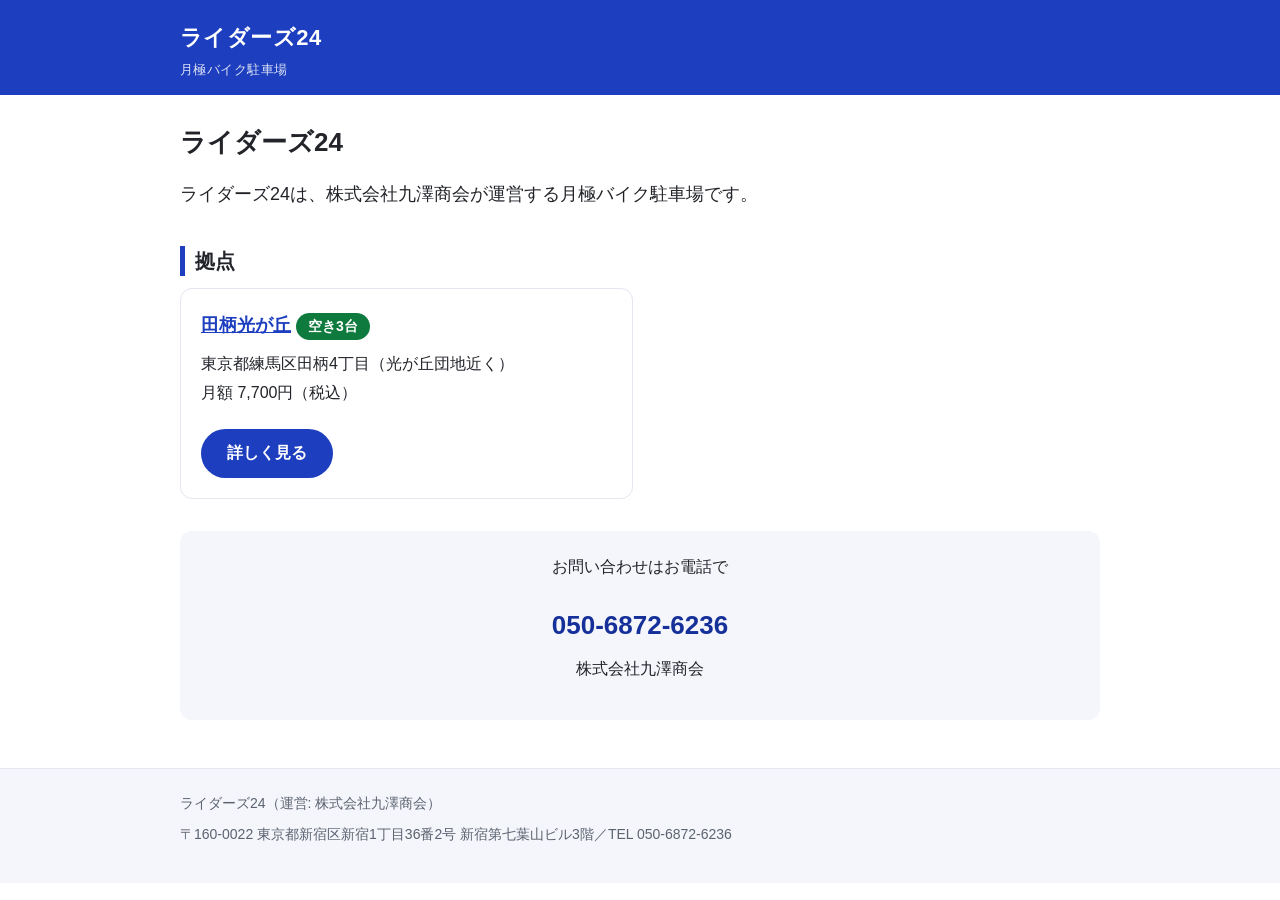
==== index.html @ acf4bc8e "ライダーズ24 サイト初版（ブランドトップ＋田柄光が丘5ページ）" ====
<!DOCTYPE html>
<html lang="ja">
<head>
<meta charset="utf-8">
<meta name="viewport" content="width=device-width, initial-scale=1">
<title>ライダーズ24｜月極バイク駐車場</title>
<meta name="description" content="ライダーズ24は、株式会社九澤商会が運営する月極バイク駐車場のブランドです。現在、練馬区田柄・光が丘に拠点があります。">
<link rel="stylesheet" href="/assets/style.css">
</head>
<body>
<header class="site-header">
  <div class="inner">
    <a class="brand" href="/">ライダーズ24<small>月極バイク駐車場</small></a>
  </div>
</header>
<main>
  <h1>ライダーズ24</h1>
  <p class="lead">ライダーズ24は、株式会社九澤商会が運営する月極バイク駐車場です。</p>

  <h2>拠点</h2>
  <div class="card-grid">
    <div class="card">
      <h3><a href="/hikarigaoka/">田柄光が丘</a> <span class="badge">空き3台</span></h3>
      <p>東京都練馬区田柄4丁目（光が丘団地近く）<br>
      月額 7,700円（税込）</p>
      <a class="btn" href="/hikarigaoka/">詳しく見る</a>
    </div>
  </div>

  <div class="cta">
    <p>お問い合わせはお電話で</p>
    <a class="tel" href="tel:+815068726236">050-6872-6236</a>
    <p>株式会社九澤商会</p>
  </div>
</main>
<footer class="site-footer">
  <div class="inner">
    <p>ライダーズ24（運営: 株式会社九澤商会）</p>
    <p>〒160-0022 東京都新宿区新宿1丁目36番2号 新宿第七葉山ビル3階／TEL 050-6872-6236</p>
  </div>
</footer>
</body>
</html>
---- assets/style.css ----
:root {
  --navy: #1d3fbf;
  --navy-dark: #16309a;
  --ink: #22242a;
  --muted: #5c6270;
  --line: #e3e6ee;
  --bg-soft: #f4f6fb;
  --ok: #0e7a3d;
  --full: #8a8f9c;
  --radius: 12px;
}
* { box-sizing: border-box; }
html { -webkit-text-size-adjust: 100%; }
body {
  margin: 0;
  font-family: "Hiragino Kaku Gothic ProN", "Hiragino Sans", "Noto Sans JP", "Yu Gothic", Meiryo, sans-serif;
  color: var(--ink);
  line-height: 1.8;
  font-size: 16px;
  background: #fff;
}
a { color: var(--navy); }
img { max-width: 100%; height: auto; display: block; }

.site-header {
  background: var(--navy);
  color: #fff;
}
.site-header .inner {
  max-width: 960px;
  margin: 0 auto;
  padding: 18px 20px 14px;
}
.site-header .brand {
  color: #fff;
  text-decoration: none;
  font-size: 22px;
  font-weight: 700;
  letter-spacing: .02em;
}
.site-header .brand small {
  display: block;
  font-size: 13px;
  font-weight: 400;
  opacity: .85;
}
.main-nav {
  max-width: 960px;
  margin: 0 auto;
  padding: 0 20px 12px;
  display: flex;
  flex-wrap: wrap;
  gap: 4px 18px;
}
.main-nav a {
  color: #fff;
  text-decoration: none;
  font-size: 15px;
  padding: 2px 0;
  border-bottom: 2px solid transparent;
}
.main-nav a:hover, .main-nav a[aria-current="page"] { border-bottom-color: #fff; }

main {
  max-width: 960px;
  margin: 0 auto;
  padding: 28px 20px 48px;
}
h1 { font-size: 26px; line-height: 1.5; margin: 0 0 16px; }
h2 {
  font-size: 20px;
  margin: 36px 0 12px;
  padding-left: 10px;
  border-left: 5px solid var(--navy);
  line-height: 1.5;
}
p { margin: 0 0 14px; }
.lead { font-size: 18px; }

.hero img {
  width: 100%;
  border-radius: var(--radius);
}
.gallery {
  display: grid;
  grid-template-columns: repeat(3, 1fr);
  gap: 10px;
  margin: 18px 0;
}
.gallery img { border-radius: 8px; aspect-ratio: 4 / 3; object-fit: cover; width: 100%; }

.card {
  border: 1px solid var(--line);
  border-radius: var(--radius);
  padding: 20px;
  background: #fff;
}
.card h3 { margin: 0 0 8px; font-size: 18px; }
.card-grid { display: grid; grid-template-columns: 1fr; gap: 14px; }
@media (min-width: 640px) { .card-grid { grid-template-columns: 1fr 1fr; } }

.price-big { font-size: 30px; font-weight: 700; color: var(--navy-dark); }
.badge {
  display: inline-block;
  background: var(--ok);
  color: #fff;
  border-radius: 999px;
  padding: 1px 12px;
  font-size: 14px;
  font-weight: 700;
  vertical-align: middle;
}

table.slots, table.info {
  width: 100%;
  border-collapse: collapse;
  margin: 12px 0 18px;
  font-size: 16px;
}
table.slots th, table.slots td,
table.info th, table.info td {
  border: 1px solid var(--line);
  padding: 10px 12px;
  text-align: left;
}
table.slots th, table.info th { background: var(--bg-soft); font-weight: 700; }
table.slots td { text-align: center; }
table.slots th { text-align: center; }
.st-open { color: var(--ok); font-weight: 700; }
.st-full { color: var(--full); }

.notice {
  background: #fff8e6;
  border: 1px solid #f0dfa8;
  border-radius: var(--radius);
  padding: 14px 18px;
  margin: 16px 0;
}
ol.flow { padding-left: 22px; }
ol.flow li { margin-bottom: 8px; }

.qa dt { font-weight: 700; font-size: 17px; margin: 22px 0 6px; }
.qa dd { margin: 0 0 8px; }

.cta {
  background: var(--bg-soft);
  border-radius: var(--radius);
  padding: 22px;
  text-align: center;
  margin: 32px 0 0;
}
.cta .tel {
  display: inline-block;
  font-size: 26px;
  font-weight: 700;
  color: var(--navy-dark);
  text-decoration: none;
  margin: 6px 0;
}
.btn {
  display: inline-block;
  background: var(--navy);
  color: #fff;
  text-decoration: none;
  border-radius: 999px;
  padding: 10px 26px;
  font-weight: 700;
  margin-top: 8px;
}
.btn:hover { background: var(--navy-dark); }

.site-footer {
  border-top: 1px solid var(--line);
  background: var(--bg-soft);
  color: var(--muted);
  font-size: 14px;
}
.site-footer .inner { max-width: 960px; margin: 0 auto; padding: 22px 20px 30px; }
.site-footer p { margin: 0 0 6px; }
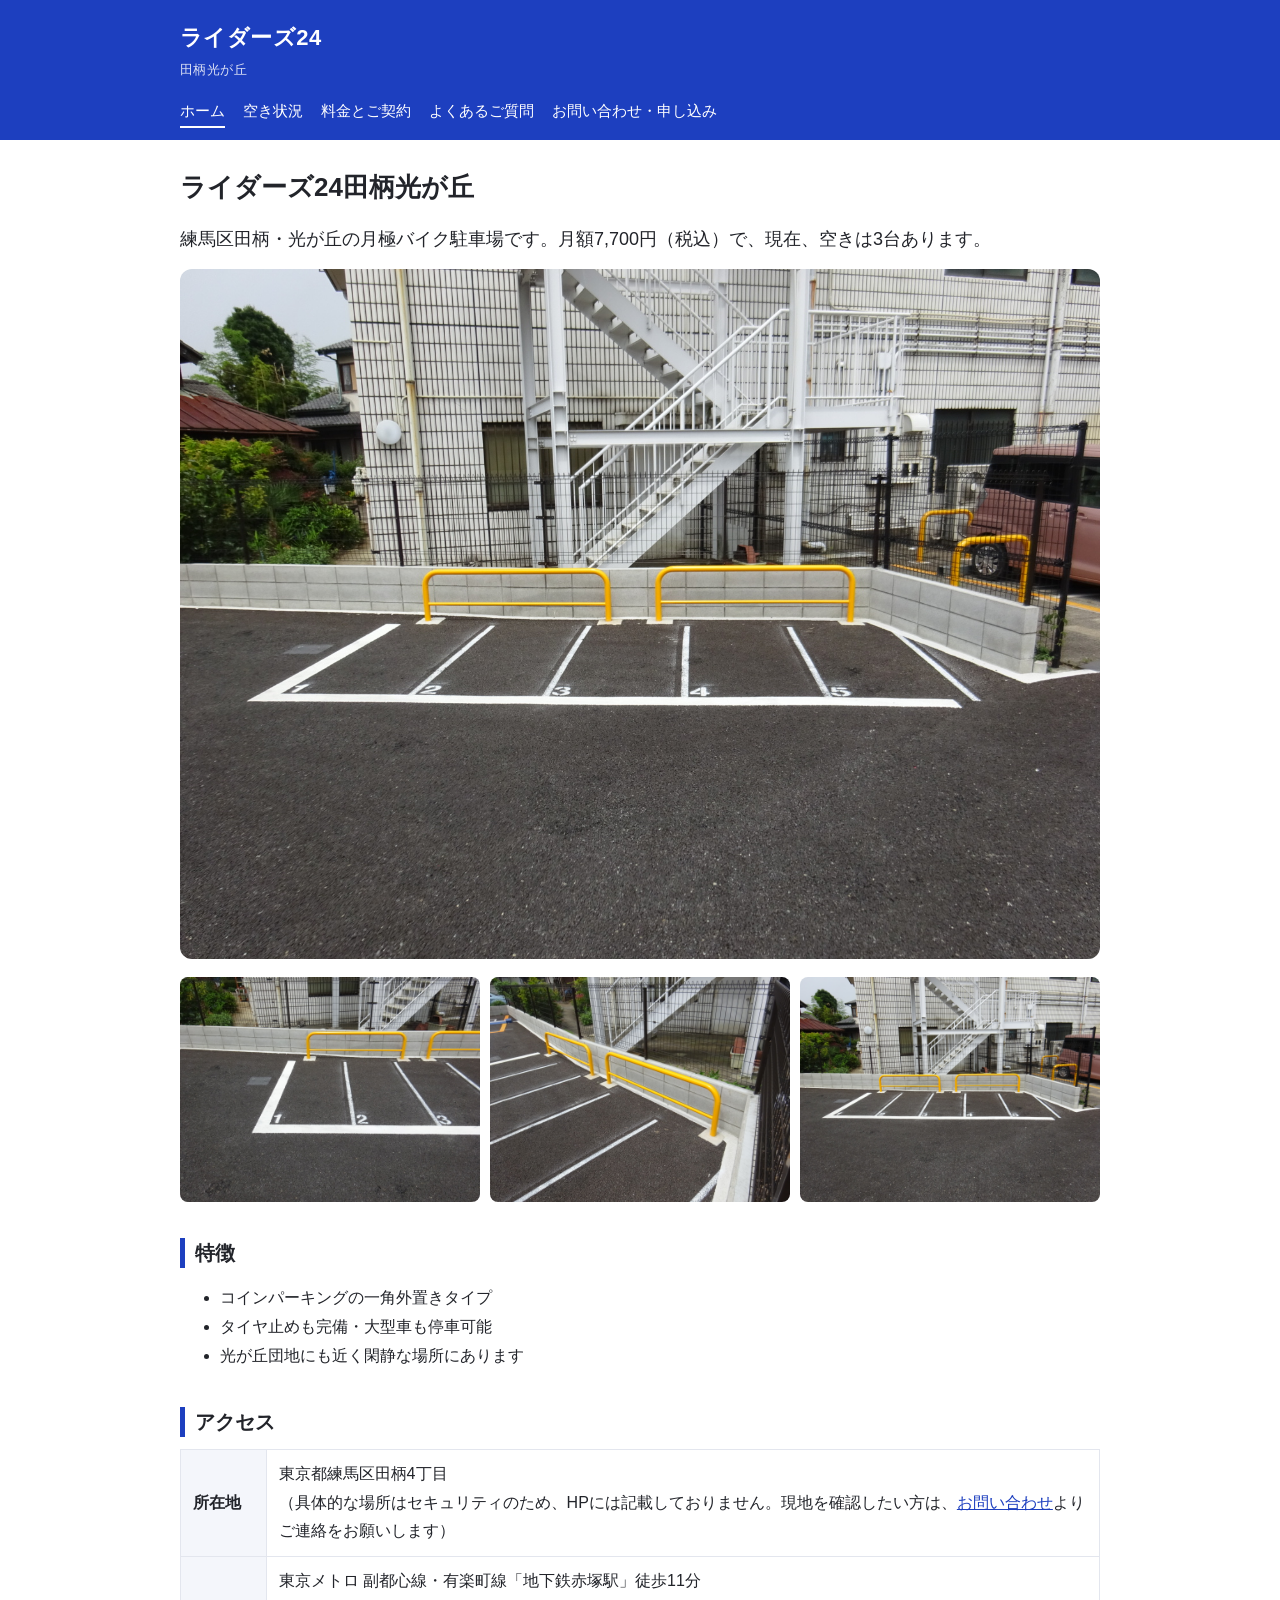
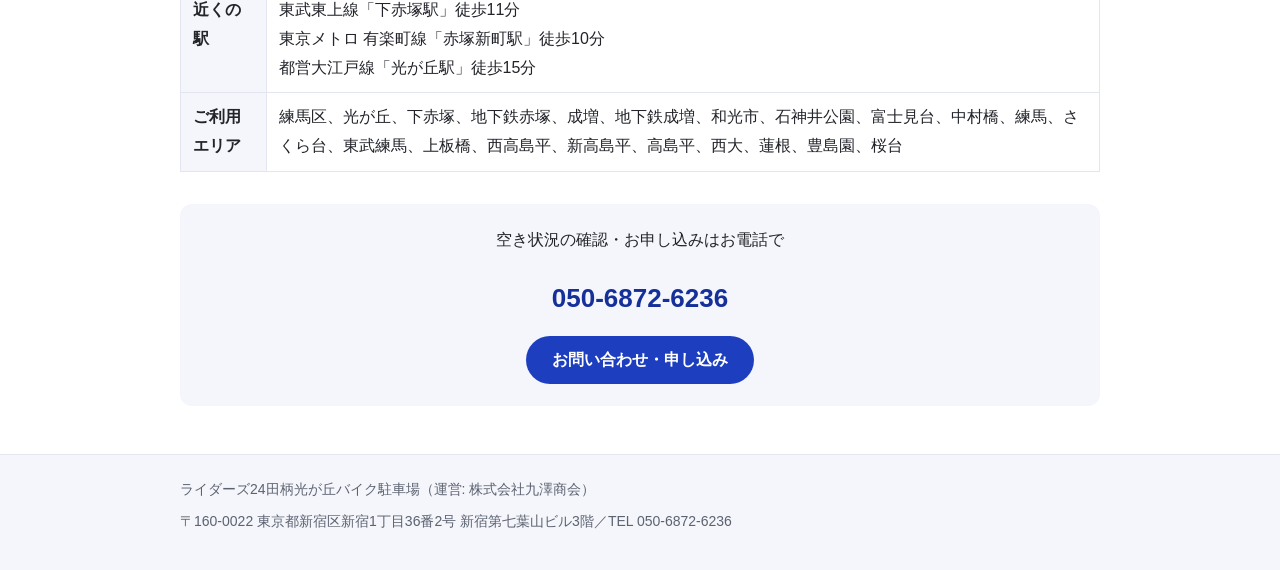
==== commit a083d3bb: "ブランドトップを田柄光が丘へのリダイレクトに変更（1拠点のため）" ====
--- a/index.html
+++ b/index.html
@@ -1,43 +1,17 @@
 <!DOCTYPE html>
 <html lang="ja">
 <head>
-<meta charset="utf-8">
-<meta name="viewport" content="width=device-width, initial-scale=1">
-<title>ライダーズ24｜月極バイク駐車場</title>
-<meta name="description" content="ライダーズ24は、株式会社九澤商会が運営する月極バイク駐車場のブランドです。現在、練馬区田柄・光が丘に拠点があります。">
-<link rel="stylesheet" href="/assets/style.css">
+<meta charset="UTF-8">
+<meta name="viewport" content="width=device-width, initial-scale=1.0">
+<link rel="icon" type="image/svg+xml" href="favicon.svg">
+<link rel="icon" type="image/png" sizes="32x32" href="favicon-32.png">
+<link rel="apple-touch-icon" href="apple-touch-icon.png">
+<title>ライダーズ24｜田柄光が丘へ移動します</title>
+<meta name="description" content="ライダーズ24は現在、田柄光が丘（練馬区）の1拠点です。拠点ページへ移動します。">
+<link rel="canonical" href="https://riders24.kuzawashokai.com/hikarigaoka/">
+<meta http-equiv="refresh" content="0; url=hikarigaoka/">
 </head>
 <body>
-<header class="site-header">
-  <div class="inner">
-    <a class="brand" href="/">ライダーズ24<small>月極バイク駐車場</small></a>
-  </div>
-</header>
-<main>
-  <h1>ライダーズ24</h1>
-  <p class="lead">ライダーズ24は、株式会社九澤商会が運営する月極バイク駐車場です。</p>
-
-  <h2>拠点</h2>
-  <div class="card-grid">
-    <div class="card">
-      <h3><a href="/hikarigaoka/">田柄光が丘</a> <span class="badge">空き3台</span></h3>
-      <p>東京都練馬区田柄4丁目（光が丘団地近く）<br>
-      月額 7,700円（税込）</p>
-      <a class="btn" href="/hikarigaoka/">詳しく見る</a>
-    </div>
-  </div>
-
-  <div class="cta">
-    <p>お問い合わせはお電話で</p>
-    <a class="tel" href="tel:+815068726236">050-6872-6236</a>
-    <p>株式会社九澤商会</p>
-  </div>
-</main>
-<footer class="site-footer">
-  <div class="inner">
-    <p>ライダーズ24（運営: 株式会社九澤商会）</p>
-    <p>〒160-0022 東京都新宿区新宿1丁目36番2号 新宿第七葉山ビル3階／TEL 050-6872-6236</p>
-  </div>
-</footer>
+<p>ライダーズ24 田柄光が丘のページへ移動します。自動で移動しない場合は <a href="hikarigaoka/">こちら</a> を押してください。</p>
 </body>
 </html>
